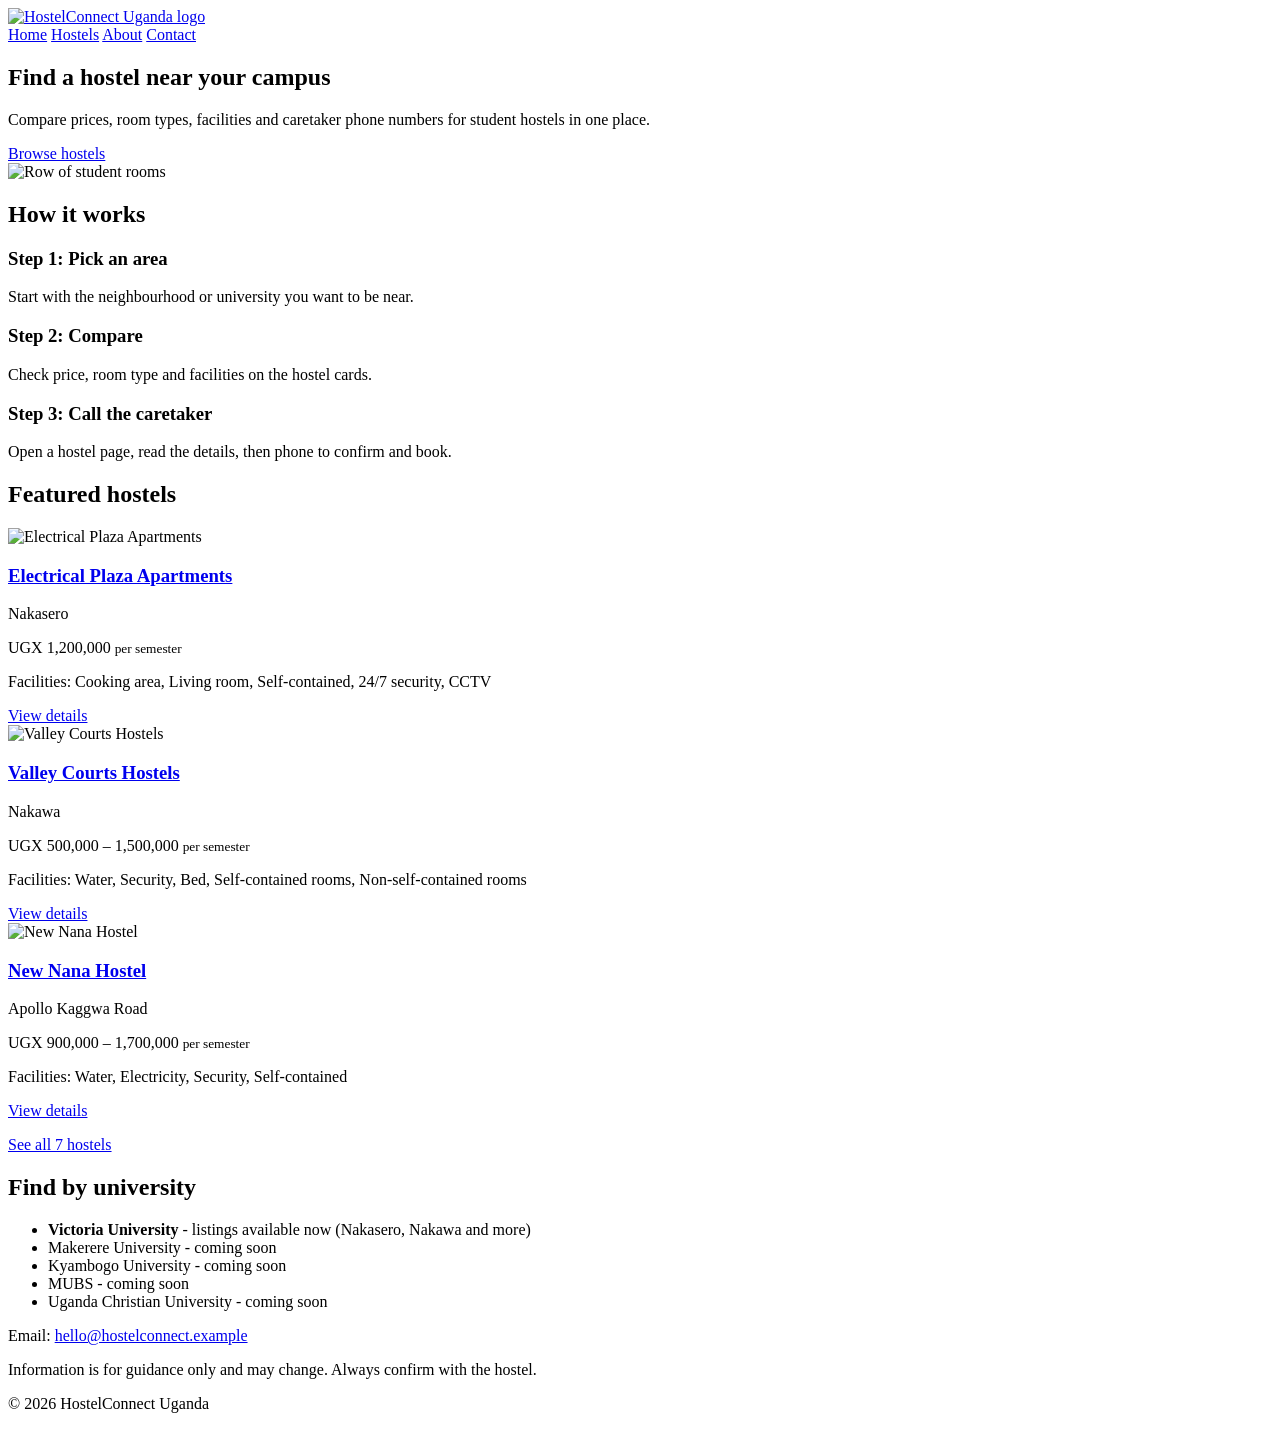
==== index.html @ f8f959bd "Add files via upload" ====
<!DOCTYPE html>
<!-- index.html - the HOME page -->
<html lang="en">
<head>
  <meta charset="utf-8">
  <!-- This line makes the page fit properly on a phone screen -->
  <meta name="viewport" content="width=device-width, initial-scale=1">
  <title>HostelConnect Uganda | Student hostels</title>
  <!-- Connects this page to our CSS file -->
  <link rel="stylesheet" href="css/style.css">
</head>
<body>

  <!-- HEADER: logo and menu (the same on every page) -->
  <header>
    <div class="container header-row">
      <a href="index.html"><img class="logo" src="images/logo.png" alt="HostelConnect Uganda logo"></a>
      <nav>
        <a href="index.html">Home</a>
        <a href="hostels.html">Hostels</a>
        <a href="about.html">About</a>
        <a href="contact.html">Contact</a>
      </nav>
    </div>
  </header>

  <main>

    <!-- HERO: the big welcome section at the top -->
    <section class="hero">
      <div class="container hero-row">
        <div class="hero-text">
          <h1>Find a hostel near your campus</h1>
          <p>Compare prices, room types, facilities and caretaker phone numbers for student hostels in one place.</p>
          <a class="button" href="hostels.html">Browse hostels</a>
        </div>
        <div class="hero-image">
          <img src="images/home-hero.jpg" alt="Row of student rooms">
        </div>
      </div>
    </section>

    <!-- HOW IT WORKS: three steps -->
    <section class="container">
      <h2>How it works</h2>
      <div class="row">
        <div class="box">
          <h3>Step 1: Pick an area</h3>
          <p>Start with the neighbourhood or university you want to be near.</p>
        </div>
        <div class="box">
          <h3>Step 2: Compare</h3>
          <p>Check price, room type and facilities on the hostel cards.</p>
        </div>
        <div class="box">
          <h3>Step 3: Call the caretaker</h3>
          <p>Open a hostel page, read the details, then phone to confirm and book.</p>
        </div>
      </div>
    </section>

    <!-- FEATURED HOSTELS: three cards -->
    <section class="container">
      <h2>Featured hostels</h2>
      <div class="row">
        <!-- Card: Electrical Plaza Apartments -->
        <div class="card">
          <img src="images/electrical-plaza.jpg" alt="Electrical Plaza Apartments">
          <div class="card-text">
            <h3><a href="electrical-plaza.html">Electrical Plaza Apartments</a></h3>
            <p class="area">Nakasero</p>
            <p class="price">UGX 1,200,000 <small>per semester</small></p>
            <p>Facilities: Cooking area, Living room, Self-contained, 24/7 security, CCTV</p>
            <a class="button" href="electrical-plaza.html">View details</a>
          </div>
        </div>
        <!-- Card: Valley Courts Hostels -->
        <div class="card">
          <img src="images/valley-courts.jpg" alt="Valley Courts Hostels">
          <div class="card-text">
            <h3><a href="valley-courts.html">Valley Courts Hostels</a></h3>
            <p class="area">Nakawa</p>
            <p class="price">UGX 500,000 – 1,500,000 <small>per semester</small></p>
            <p>Facilities: Water, Security, Bed, Self-contained rooms, Non-self-contained rooms</p>
            <a class="button" href="valley-courts.html">View details</a>
          </div>
        </div>
        <!-- Card: New Nana Hostel -->
        <div class="card">
          <img src="images/new-nana-hostel.jpg" alt="New Nana Hostel">
          <div class="card-text">
            <h3><a href="new-nana-hostel.html">New Nana Hostel</a></h3>
            <p class="area">Apollo Kaggwa Road</p>
            <p class="price">UGX 900,000 – 1,700,000 <small>per semester</small></p>
            <p>Facilities: Water, Electricity, Security, Self-contained</p>
            <a class="button" href="new-nana-hostel.html">View details</a>
          </div>
        </div>
      </div>
      <p><a href="hostels.html">See all 7 hostels</a></p>
    </section>

    <!-- UNIVERSITIES -->
    <section class="container">
      <h2>Find by university</h2>
      <ul>
        <li><strong>Victoria University</strong> - listings available now (Nakasero, Nakawa and more)</li>
        <li>Makerere University - coming soon</li>
        <li>Kyambogo University - coming soon</li>
        <li>MUBS - coming soon</li>
        <li>Uganda Christian University - coming soon</li>
      </ul>
    </section>

  </main>

  <!-- FOOTER (the same on every page) -->
  <footer>
    <div class="container">
      <p>Email: <a href="mailto:hello@hostelconnect.example">hello@hostelconnect.example</a></p>
      <p>Information is for guidance only and may change. Always confirm with the hostel.</p>
      <p>&copy; 2026 HostelConnect Uganda</p>
    </div>
  </footer>

</body>
</html>
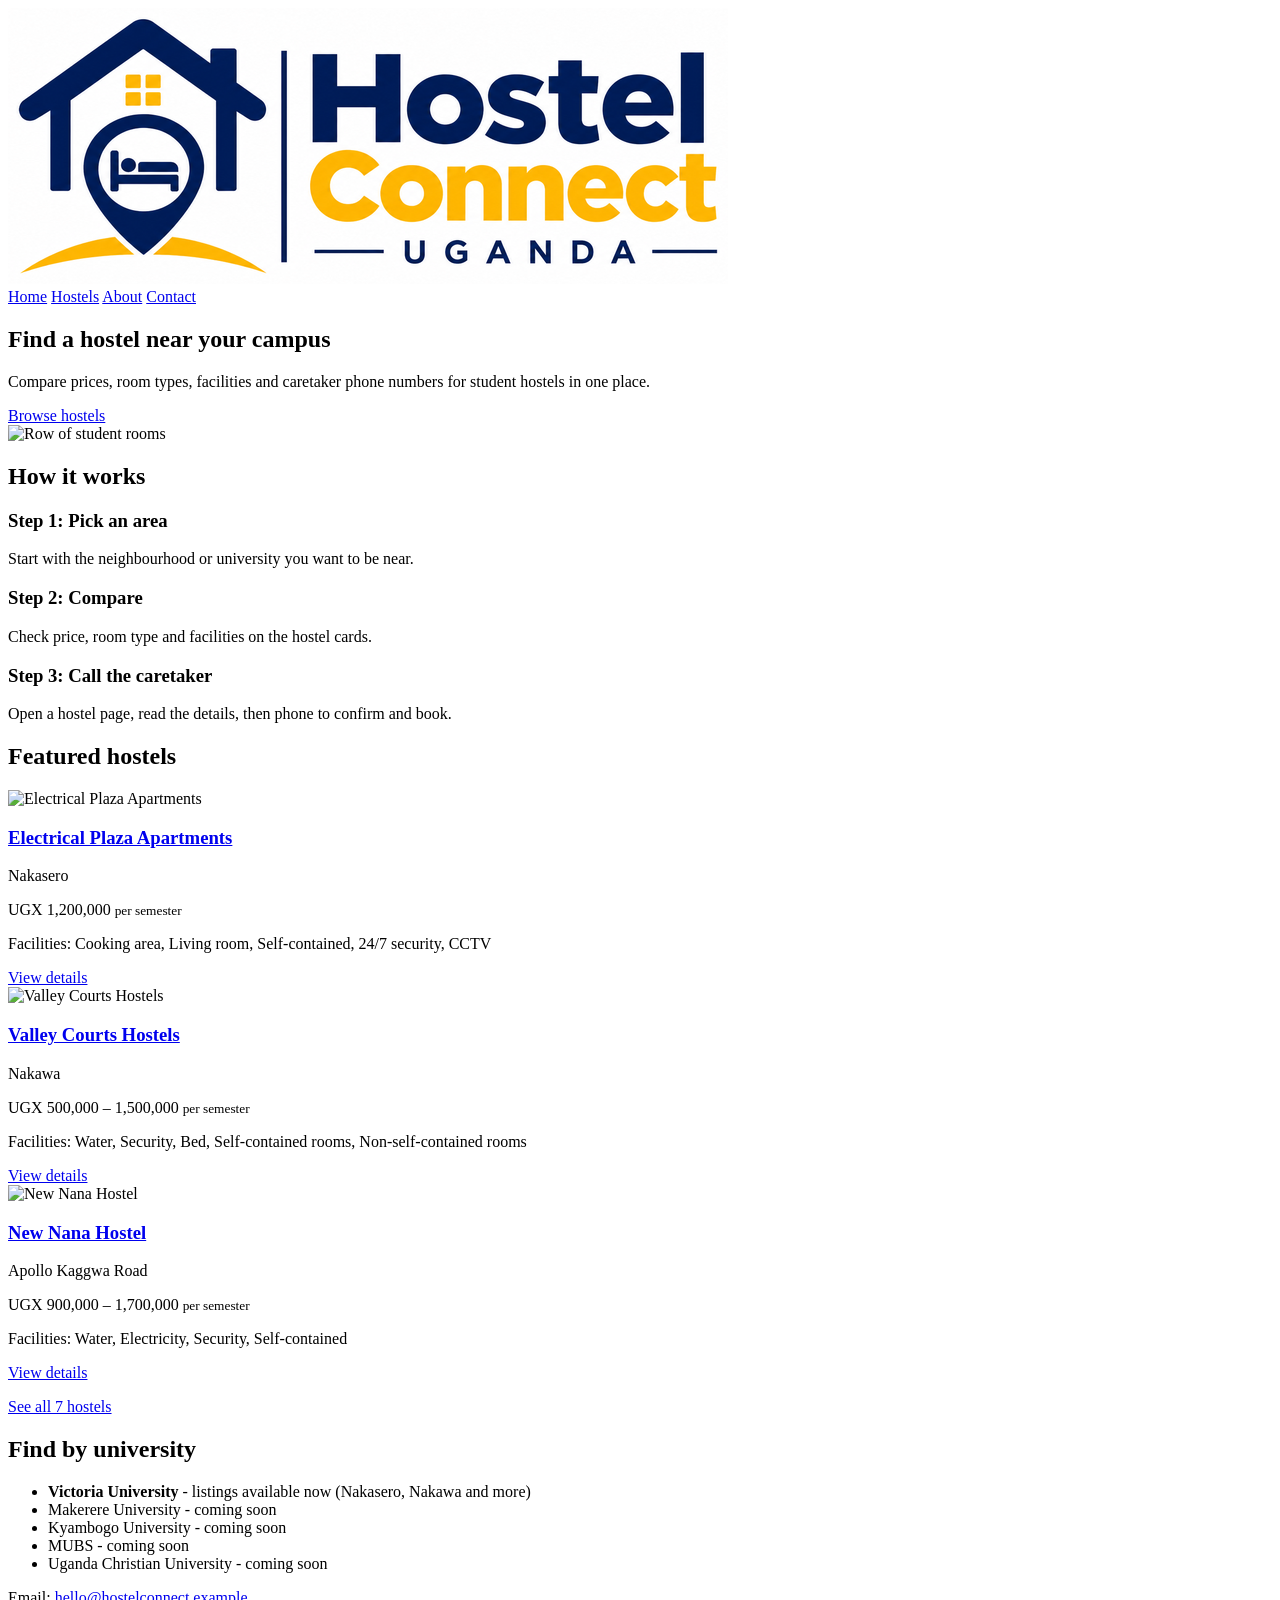
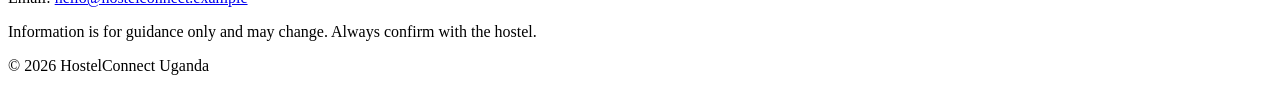
==== commit 9429e343: "Update logo image source in index.html" ====
--- a/index.html
+++ b/index.html
@@ -14,7 +14,7 @@
   <!-- HEADER: logo and menu (the same on every page) -->
   <header>
     <div class="container header-row">
-      <a href="index.html"><img class="logo" src="images/logo.png" alt="HostelConnect Uganda logo"></a>
+      <a href="index.html"><img class="logo" src="logo.png" alt="HostelConnect Uganda logo"></a>
       <nav>
         <a href="index.html">Home</a>
         <a href="hostels.html">Hostels</a>
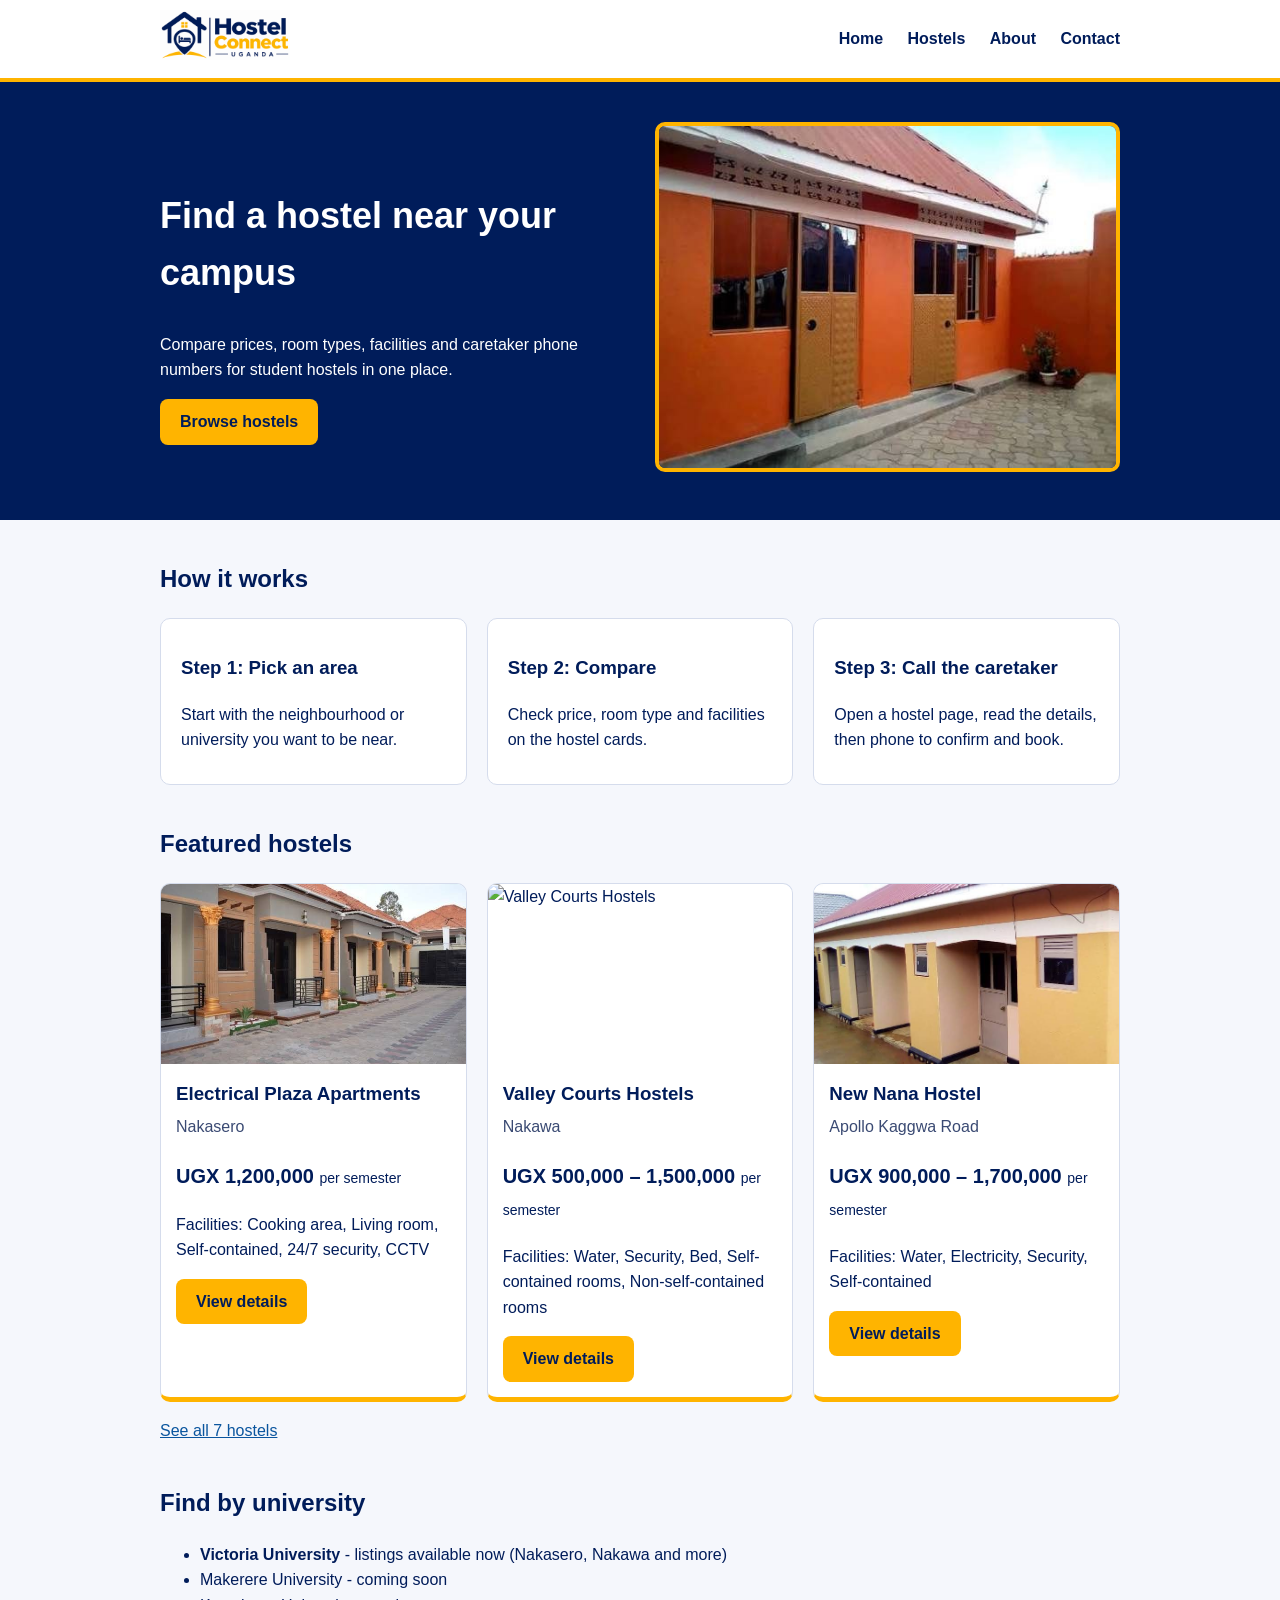
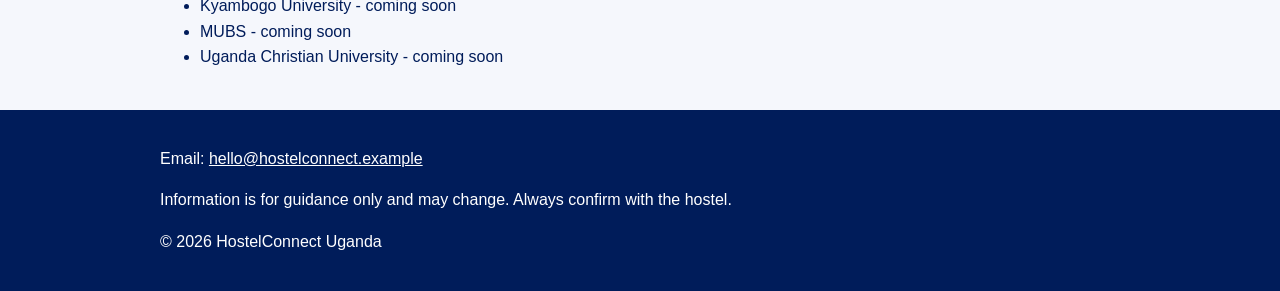
==== commit fdaa3aae: "Update image paths in index.html" ====
--- a/index.html
+++ b/index.html
@@ -7,7 +7,7 @@
   <meta name="viewport" content="width=device-width, initial-scale=1">
   <title>HostelConnect Uganda | Student hostels</title>
   <!-- Connects this page to our CSS file -->
-  <link rel="stylesheet" href="css/style.css">
+  <link rel="stylesheet" href="style.css">
 </head>
 <body>
 
@@ -35,7 +35,7 @@
           <a class="button" href="hostels.html">Browse hostels</a>
         </div>
         <div class="hero-image">
-          <img src="images/home-hero.jpg" alt="Row of student rooms">
+          <img src="home-hero.jpg" alt="Row of student rooms">
         </div>
       </div>
     </section>
@@ -65,7 +65,7 @@
       <div class="row">
         <!-- Card: Electrical Plaza Apartments -->
         <div class="card">
-          <img src="images/electrical-plaza.jpg" alt="Electrical Plaza Apartments">
+          <img src="electrical-plaza.jpg" alt="Electrical Plaza Apartments">
           <div class="card-text">
             <h3><a href="electrical-plaza.html">Electrical Plaza Apartments</a></h3>
             <p class="area">Nakasero</p>
@@ -76,7 +76,7 @@
         </div>
         <!-- Card: Valley Courts Hostels -->
         <div class="card">
-          <img src="images/valley-courts.jpg" alt="Valley Courts Hostels">
+          <img src="valley-courts.jpg" alt="Valley Courts Hostels">
           <div class="card-text">
             <h3><a href="valley-courts.html">Valley Courts Hostels</a></h3>
             <p class="area">Nakawa</p>
@@ -87,7 +87,7 @@
         </div>
         <!-- Card: New Nana Hostel -->
         <div class="card">
-          <img src="images/new-nana-hostel.jpg" alt="New Nana Hostel">
+          <img src="new-nana-hostel.jpg" alt="New Nana Hostel">
           <div class="card-text">
             <h3><a href="new-nana-hostel.html">New Nana Hostel</a></h3>
             <p class="area">Apollo Kaggwa Road</p>
--- a/style.css
+++ b/style.css
@@ -0,0 +1,292 @@
+/* ==========================================================
+   HostelConnect Uganda - style.css
+   One CSS file used by every page.
+   Idea: HTML = the content, CSS = how it looks.
+   ========================================================== */
+
+
+/* ---------- 1. GENERAL SETTINGS (apply to the whole page) ---------- */
+
+/* Makes width and height easier to control (padding counts inside the box) */
+* {
+  box-sizing: border-box;
+}
+
+body {
+  margin: 0;                      /* remove the default space around the page */
+  font-family: Arial, sans-serif;
+  line-height: 1.6;               /* space between lines of text */
+  color: #001c5a;                 /* dark blue text */
+  background-color: #f5f7fc;      /* very light blue background */
+}
+
+img {
+  max-width: 100%;                /* images never get wider than their box */
+}
+
+a {
+  color: #0a559e;
+}
+
+/* .container keeps content in the middle of the screen */
+.container {
+  max-width: 1000px;
+  margin: 0 auto;                 /* "auto" on left and right = centered */
+  padding: 0 20px;
+}
+
+
+/* ---------- 2. HEADER AND MENU ---------- */
+
+header {
+  background-color: white;
+  border-bottom: 4px solid #ffb400;   /* gold line under the header */
+  padding: 10px 0;
+}
+
+/* Flexbox puts the logo and the menu side by side */
+.header-row {
+  display: flex;
+  justify-content: space-between;     /* logo on the left, menu on the right */
+  align-items: center;
+  flex-wrap: wrap;                    /* on a small screen, move to the next line */
+}
+
+.logo {
+  height: 50px;
+}
+
+nav a {
+  margin-left: 20px;
+  text-decoration: none;              /* remove the underline */
+  color: #001c5a;
+  font-weight: bold;
+}
+
+nav a:hover {
+  color: #ffb400;                     /* changes colour when the mouse is over it */
+}
+
+
+/* ---------- 3. HEADINGS AND BUTTONS ---------- */
+
+h1 {
+  font-size: 36px;
+}
+
+h2 {
+  margin-top: 40px;
+}
+
+.button {
+  display: inline-block;
+  background-color: #ffb400;          /* gold */
+  color: #001c5a;
+  padding: 10px 20px;
+  border-radius: 8px;                 /* rounded corners */
+  text-decoration: none;
+  font-weight: bold;
+}
+
+.button:hover {
+  background-color: #ffc94d;          /* lighter gold on hover */
+}
+
+
+/* ---------- 4. HOME PAGE: HERO (big top section) ---------- */
+
+.hero {
+  background-color: #001c5a;          /* dark blue band */
+  color: white;
+  padding: 40px 0;
+}
+
+.hero-row {
+  display: flex;
+  gap: 30px;                          /* space between text and picture */
+  align-items: center;
+  flex-wrap: wrap;
+}
+
+.hero-text,
+.hero-image {
+  flex: 1 1 300px;                    /* both share the row equally, minimum 300px */
+}
+
+.hero-image img {
+  border: 4px solid #ffb400;
+  border-radius: 10px;
+}
+
+
+/* ---------- 5. PAGE TITLE BAR (Hostels, About, Contact) ---------- */
+
+.page-title {
+  background-color: #e8edf8;
+  padding: 20px 0;
+}
+
+
+/* ---------- 6. ROWS OF BOXES AND CARDS ---------- */
+
+/* .row lines boxes up side by side and wraps them onto new lines */
+.row {
+  display: flex;
+  flex-wrap: wrap;
+  gap: 20px;
+}
+
+/* A simple white box (used in "How it works") */
+.box {
+  flex: 1 1 250px;                    /* grow to share space, minimum 250px */
+  background-color: white;
+  border: 1px solid #d5dcec;
+  border-radius: 10px;
+  padding: 15px 20px;
+}
+
+/* A hostel card */
+.card {
+  flex: 1 1 280px;
+  max-width: 320px;
+  background-color: white;
+  border: 1px solid #d5dcec;
+  border-bottom: 5px solid #ffb400;   /* gold line at the bottom */
+  border-radius: 10px;
+  overflow: hidden;                   /* keeps the picture inside the rounded corners */
+}
+
+.card img {
+  width: 100%;
+  height: 180px;
+  object-fit: cover;                  /* crop the picture instead of stretching it */
+  display: block;
+}
+
+.card-text {
+  padding: 15px;
+}
+
+.card h3 {
+  margin: 0 0 5px 0;
+}
+
+.card h3 a {
+  color: #001c5a;
+  text-decoration: none;
+}
+
+.area {
+  color: #3a4a73;                     /* softer blue for the location */
+  margin: 0 0 10px 0;
+}
+
+.price {
+  font-size: 20px;
+  font-weight: bold;
+}
+
+.price small {
+  font-size: 14px;
+  font-weight: normal;
+}
+
+
+/* ---------- 7. TEXT PAGES (About, Contact, hostel details) ---------- */
+
+.text-page {
+  max-width: 800px;                   /* narrower, easier to read */
+  margin: 0 auto;
+  padding-bottom: 30px;
+}
+
+.wide-image {
+  width: 100%;
+  max-height: 350px;
+  object-fit: cover;
+  border: 4px solid #ffb400;
+  border-radius: 10px;
+}
+
+.contact-box {
+  background-color: #fff1bf;          /* light yellow */
+  border: 1px solid #e8cf7e;
+  border-radius: 10px;
+  padding: 5px 20px 15px 20px;
+  margin-top: 30px;
+}
+
+.contact-box a {
+  font-weight: bold;
+  font-size: 18px;
+}
+
+
+/* ---------- 8. TABLES ---------- */
+
+table {
+  width: 100%;
+  border-collapse: collapse;          /* join the cell borders into single lines */
+  background-color: white;
+}
+
+th, td {
+  text-align: left;
+  padding: 10px;
+  border: 1px solid #d5dcec;
+}
+
+th {
+  background-color: #e8edf8;
+}
+
+
+/* ---------- 9. CONTACT FORM ---------- */
+
+form {
+  background-color: white;
+  border: 1px solid #d5dcec;
+  border-radius: 10px;
+  padding: 20px;
+}
+
+label {
+  display: block;                     /* each label on its own line */
+  font-weight: bold;
+  margin-top: 10px;
+}
+
+input, select, textarea {
+  width: 100%;
+  padding: 8px;
+  margin-top: 5px;
+  border: 1px solid #8a9bac;
+  border-radius: 6px;
+  font-size: 16px;
+}
+
+button {
+  margin-top: 15px;
+  background-color: #ffb400;
+  color: #001c5a;
+  border: none;
+  padding: 10px 20px;
+  border-radius: 8px;
+  font-size: 16px;
+  font-weight: bold;
+  cursor: pointer;                    /* hand-shaped mouse pointer */
+}
+
+
+/* ---------- 10. FOOTER ---------- */
+
+footer {
+  background-color: #001c5a;
+  color: white;
+  padding: 20px 0;
+  margin-top: 40px;
+}
+
+footer a {
+  color: white;
+}
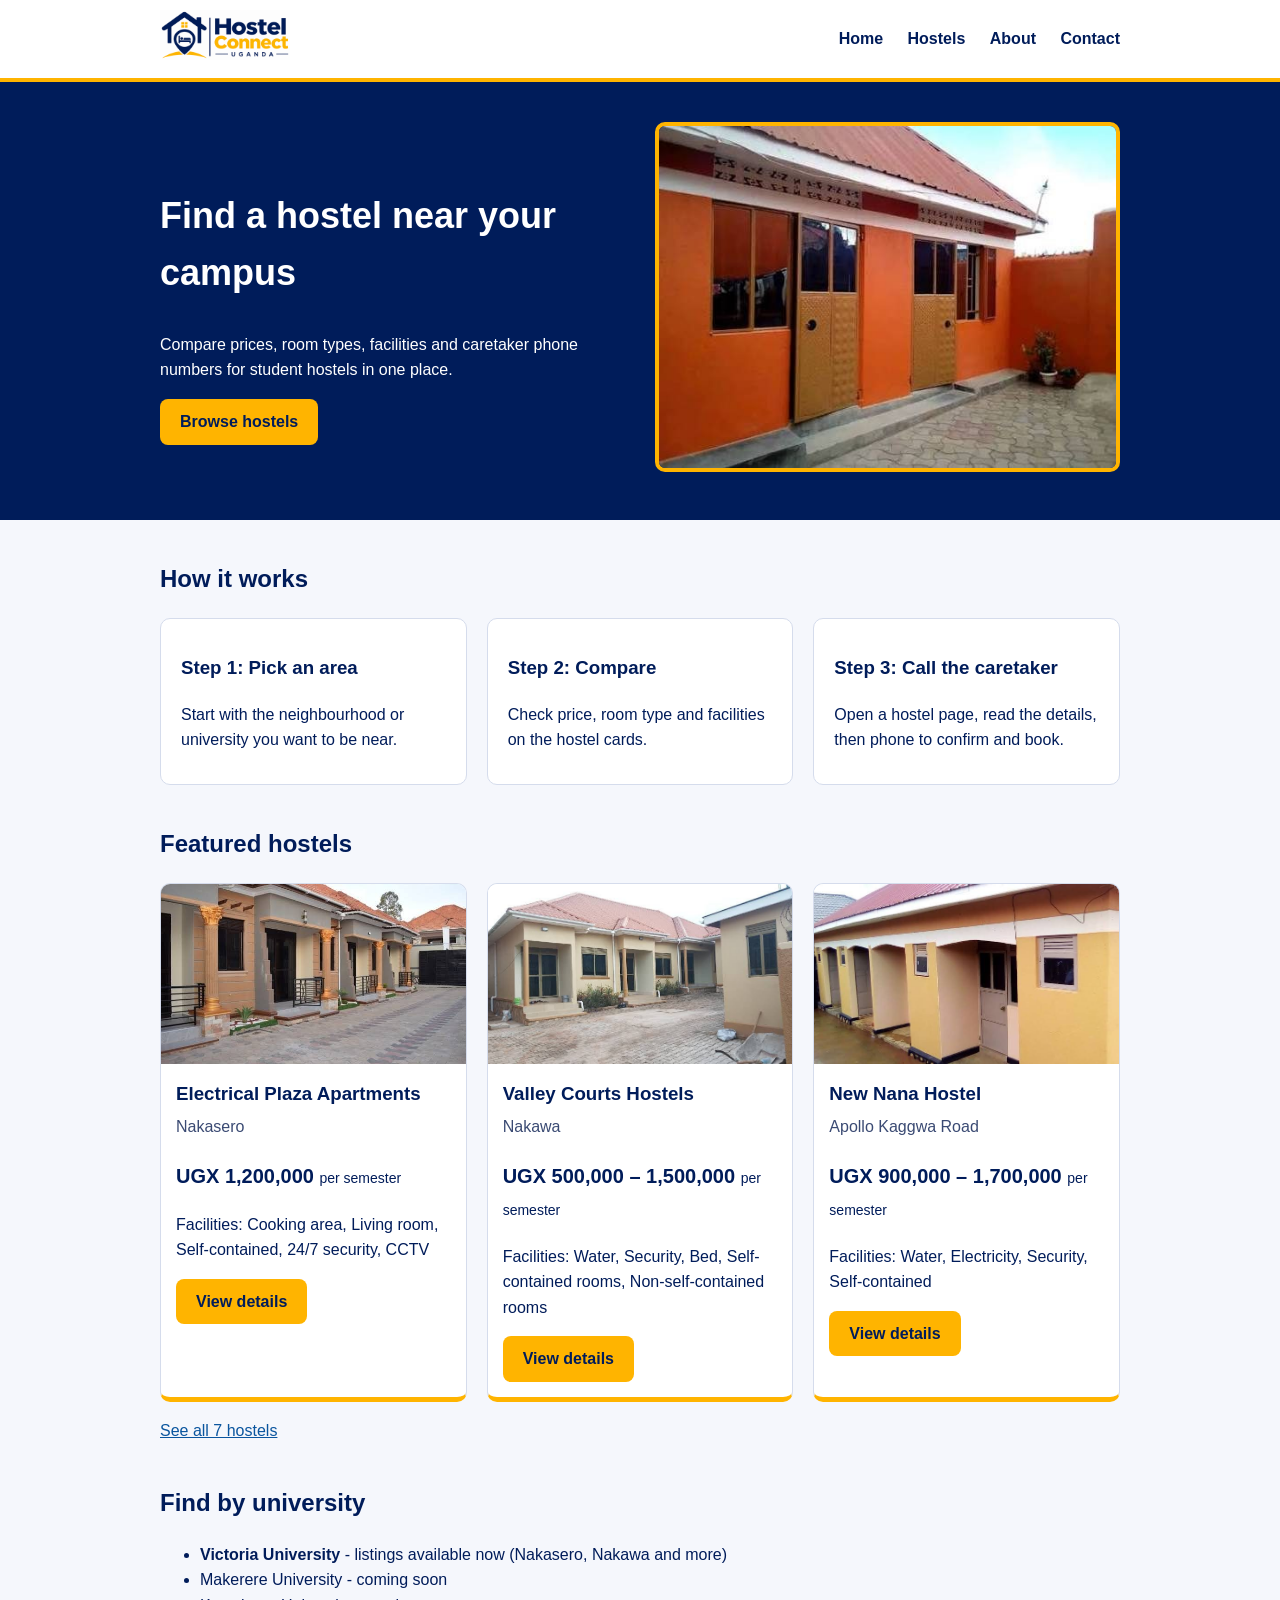
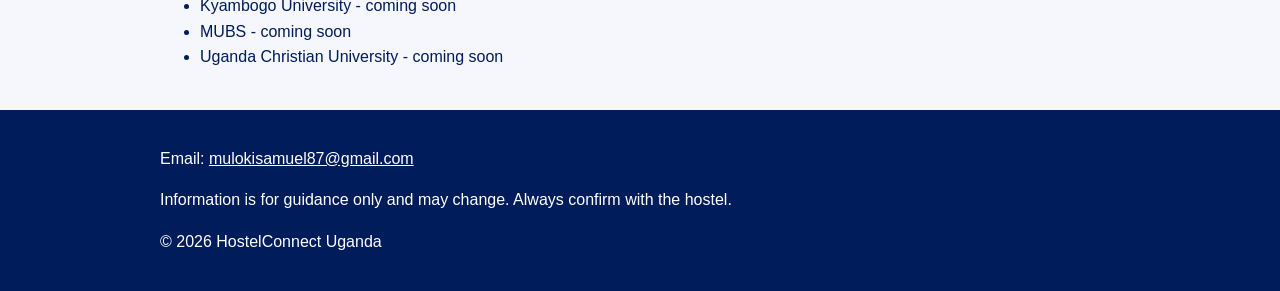
==== commit 54bb573e: "Update index.html" ====
--- a/index.html
+++ b/index.html
@@ -117,7 +117,7 @@
   <!-- FOOTER (the same on every page) -->
   <footer>
     <div class="container">
-      <p>Email: <a href="mailto:hello@hostelconnect.example">hello@hostelconnect.example</a></p>
+      <p>Email: <a href="mailto:hello@hostelconnect.example">mulokisamuel87@gmail.com</a></p>
       <p>Information is for guidance only and may change. Always confirm with the hostel.</p>
       <p>&copy; 2026 HostelConnect Uganda</p>
     </div>
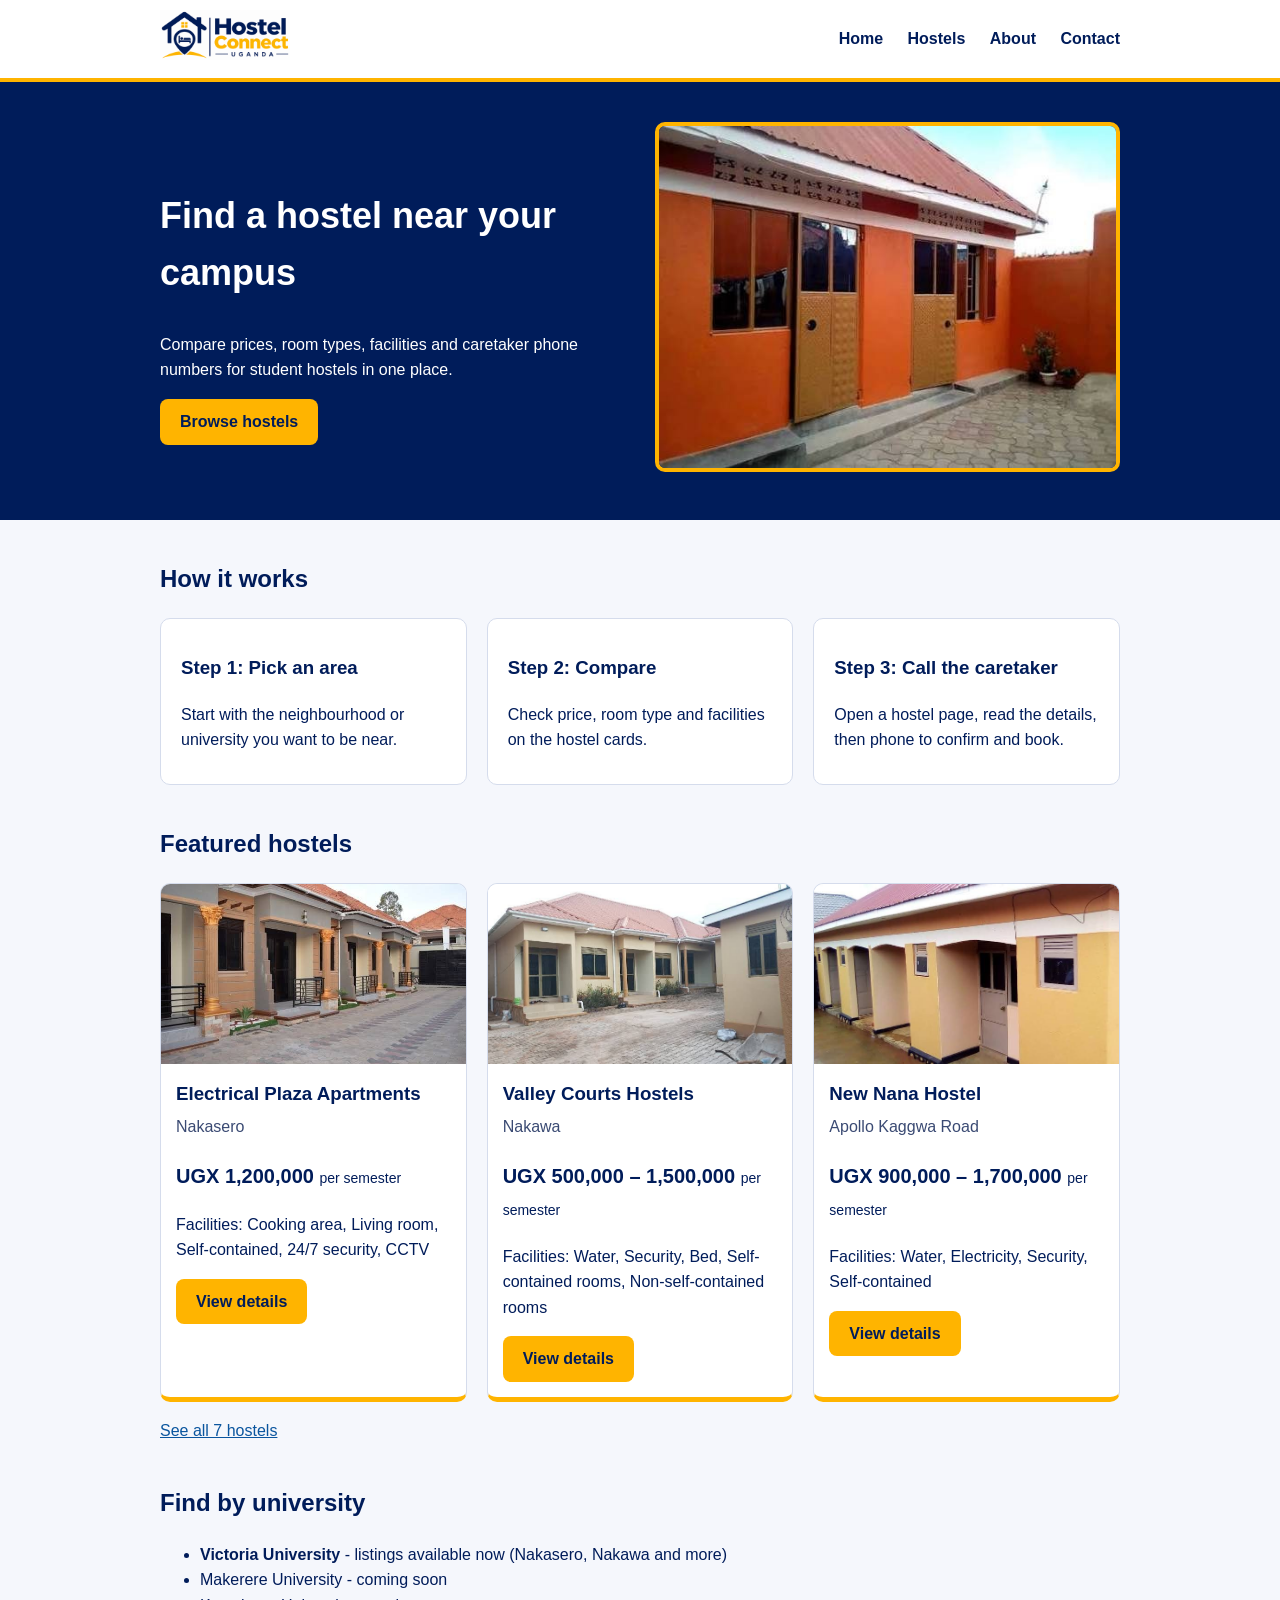
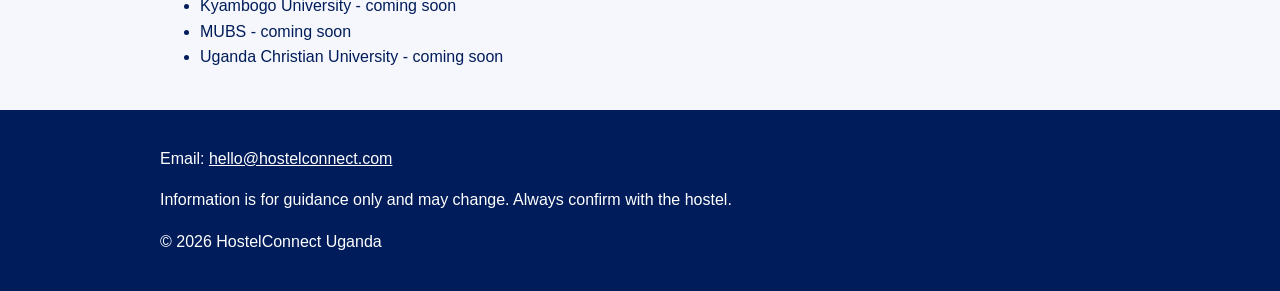
==== commit e15cfa3d: "Update footer email address in index.html" ====
--- a/index.html
+++ b/index.html
@@ -117,7 +117,7 @@
   <!-- FOOTER (the same on every page) -->
   <footer>
     <div class="container">
-      <p>Email: <a href="mailto:hello@hostelconnect.example">mulokisamuel87@gmail.com</a></p>
+      <p>Email: <a href="mailto:mulokisamuel87@gmail.com">hello@hostelconnect.com</a></p>
       <p>Information is for guidance only and may change. Always confirm with the hostel.</p>
       <p>&copy; 2026 HostelConnect Uganda</p>
     </div>
